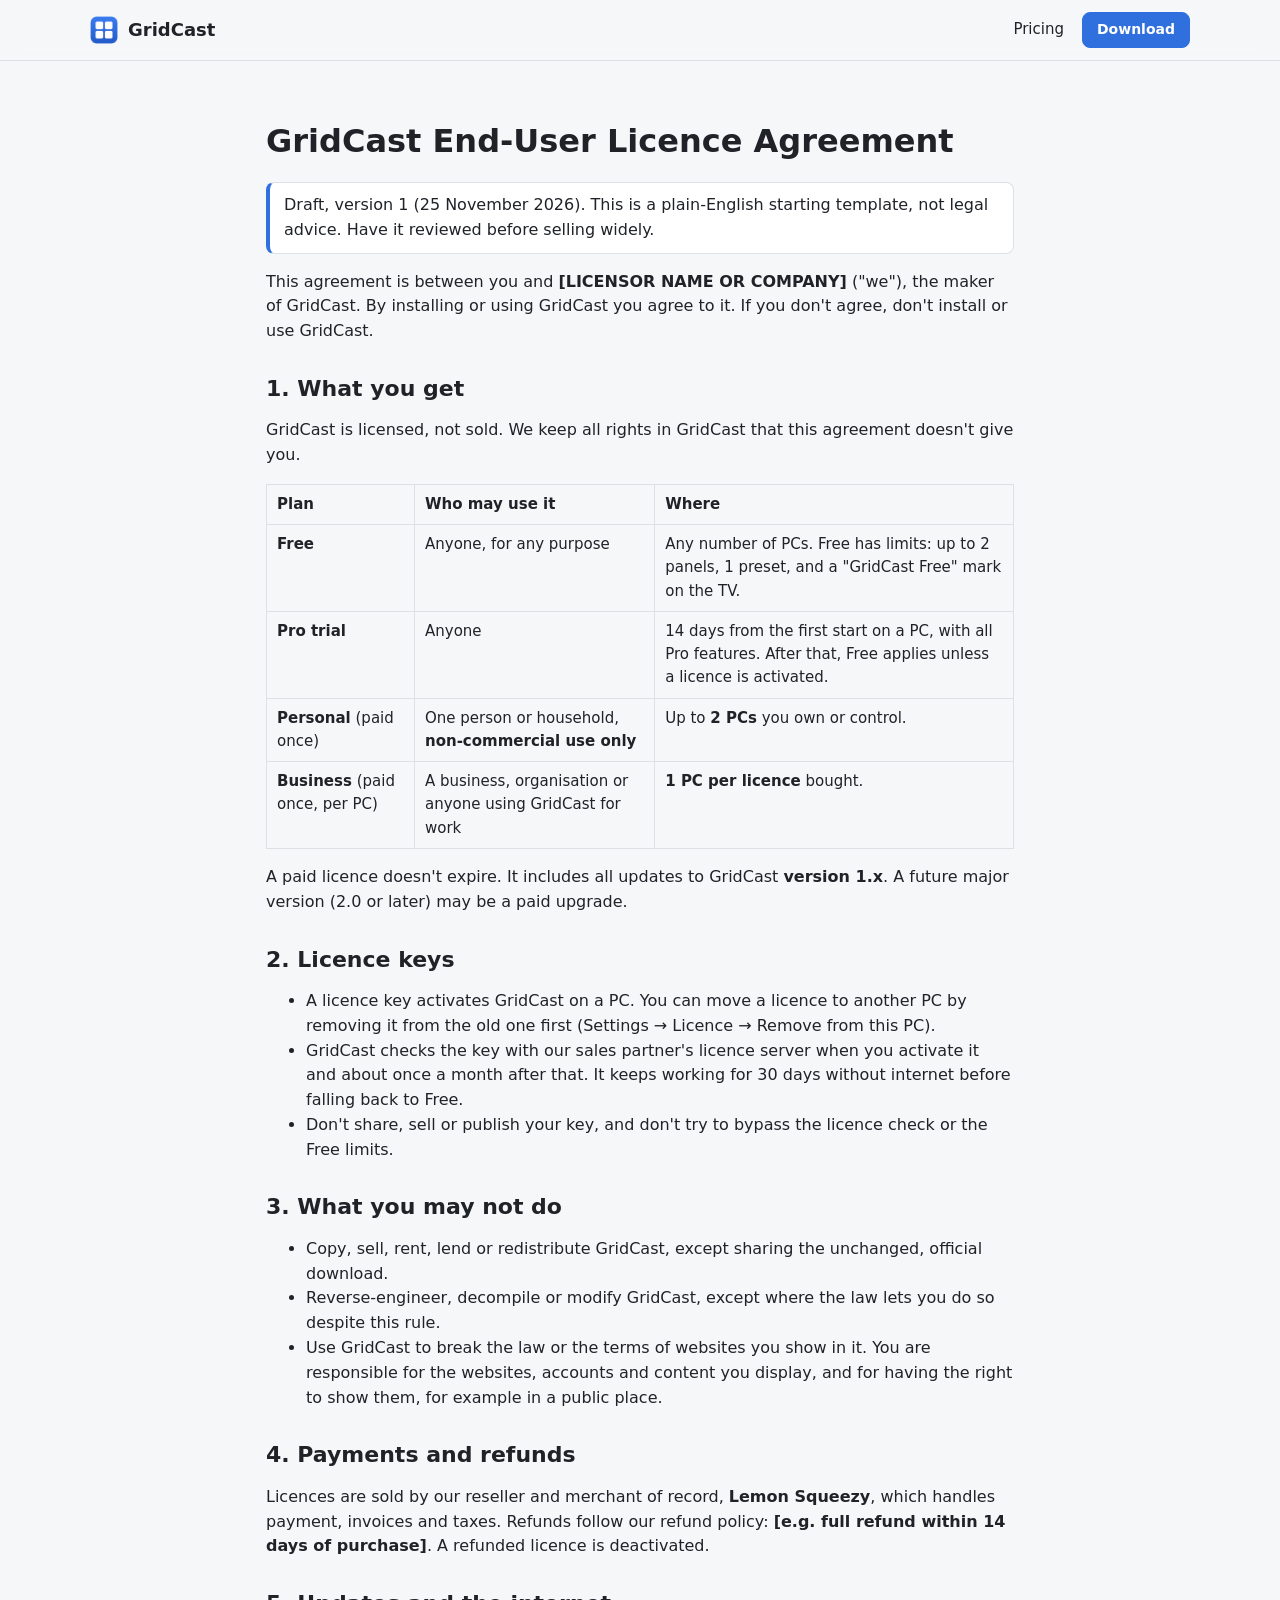
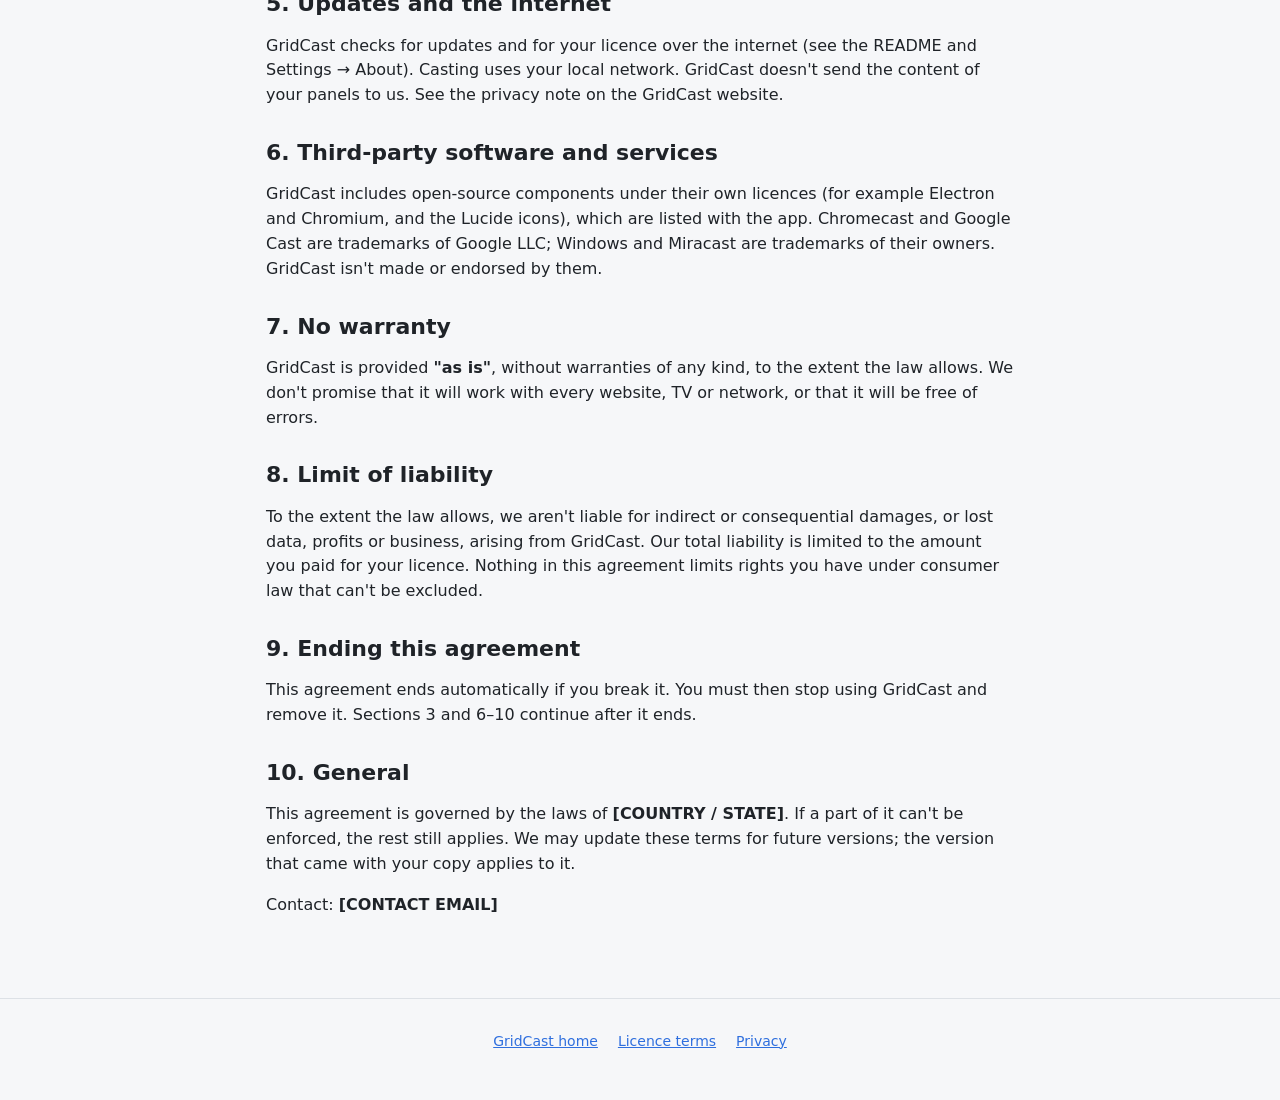
==== eula.html @ 94e27844 "GridCast website Co-Authored-By: Claude Opus 5.5 <noreply@anthropic.com>" ====
<!doctype html>
<html lang="en">
<head>
<meta charset="utf-8" />
<meta name="viewport" content="width=device-width, initial-scale=1" />
<title>GridCast licence terms (EULA)</title>
<link rel="icon" href="icon.png" />
<link rel="stylesheet" href="site.css" />
</head>
<body>
<header class="top"><a class="brand" href="./"><img src="icon.png" alt="" width="28" height="28" /> GridCast</a><nav><a href="./#pricing">Pricing</a><a class="button small" href="https://github.com/bkokash/gridcast-releases/releases/latest">Download</a></nav></header>
<main class="doc">
<h1>GridCast End-User Licence Agreement</h1>
<p class="note">Draft, version 1 (25 November 2026). This is a plain-English starting template, not legal advice. Have it reviewed before selling widely.</p>
<p>This agreement is between you and <b>[LICENSOR NAME OR COMPANY]</b> ("we"), the maker of GridCast. By installing or using GridCast you agree to it. If you don't agree, don't install or use GridCast.</p>
<h2>1. What you get</h2>
<p>GridCast is licensed, not sold. We keep all rights in GridCast that this agreement doesn't give you.</p>
<table><tr><th>Plan</th><th>Who may use it</th><th>Where</th></tr><tr><td><b>Free</b></td><td>Anyone, for any purpose</td><td>Any number of PCs. Free has limits: up to 2 panels, 1 preset, and a "GridCast Free" mark on the TV.</td></tr><tr><td><b>Pro trial</b></td><td>Anyone</td><td>14 days from the first start on a PC, with all Pro features. After that, Free applies unless a licence is activated.</td></tr><tr><td><b>Personal</b> (paid once)</td><td>One person or household, <b>non-commercial use only</b></td><td>Up to <b>2 PCs</b> you own or control.</td></tr><tr><td><b>Business</b> (paid once, per PC)</td><td>A business, organisation or anyone using GridCast for work</td><td><b>1 PC per licence</b> bought.</td></tr></table>
<p>A paid licence doesn't expire. It includes all updates to GridCast <b>version 1.x</b>. A future major version (2.0 or later) may be a paid upgrade.</p>
<h2>2. Licence keys</h2>
<ul><li>A licence key activates GridCast on a PC. You can move a licence to another PC by removing it from the old one first (Settings → Licence → Remove from this PC).</li><li>GridCast checks the key with our sales partner's licence server when you activate it and about once a month after that. It keeps working for 30 days without internet before falling back to Free.</li><li>Don't share, sell or publish your key, and don't try to bypass the licence check or the Free limits.</li></ul>
<h2>3. What you may not do</h2>
<ul><li>Copy, sell, rent, lend or redistribute GridCast, except sharing the unchanged, official download.</li><li>Reverse-engineer, decompile or modify GridCast, except where the law lets you do so despite this rule.</li><li>Use GridCast to break the law or the terms of websites you show in it. You are responsible for the websites, accounts and content you display, and for having the right to show them, for example in a public place.</li></ul>
<h2>4. Payments and refunds</h2>
<p>Licences are sold by our reseller and merchant of record, <b>Lemon Squeezy</b>, which handles payment, invoices and taxes. Refunds follow our refund policy: <b>[e.g. full refund within 14 days of purchase]</b>. A refunded licence is deactivated.</p>
<h2>5. Updates and the internet</h2>
<p>GridCast checks for updates and for your licence over the internet (see the README and Settings → About). Casting uses your local network. GridCast doesn't send the content of your panels to us. See the privacy note on the GridCast website.</p>
<h2>6. Third-party software and services</h2>
<p>GridCast includes open-source components under their own licences (for example Electron and Chromium, and the Lucide icons), which are listed with the app. Chromecast and Google Cast are trademarks of Google LLC; Windows and Miracast are trademarks of their owners. GridCast isn't made or endorsed by them.</p>
<h2>7. No warranty</h2>
<p>GridCast is provided <b>"as is"</b>, without warranties of any kind, to the extent the law allows. We don't promise that it will work with every website, TV or network, or that it will be free of errors.</p>
<h2>8. Limit of liability</h2>
<p>To the extent the law allows, we aren't liable for indirect or consequential damages, or lost data, profits or business, arising from GridCast. Our total liability is limited to the amount you paid for your licence. Nothing in this agreement limits rights you have under consumer law that can't be excluded.</p>
<h2>9. Ending this agreement</h2>
<p>This agreement ends automatically if you break it. You must then stop using GridCast and remove it. Sections 3 and 6–10 continue after it ends.</p>
<h2>10. General</h2>
<p>This agreement is governed by the laws of <b>[COUNTRY / STATE]</b>. If a part of it can't be enforced, the rest still applies. We may update these terms for future versions; the version that came with your copy applies to it.</p>
<p>Contact: <b>[CONTACT EMAIL]</b></p>
</main>
<footer class="foot"><a href="./">GridCast home</a><a href="eula.html">Licence terms</a><a href="privacy.html">Privacy</a></footer>
</body>
</html>
---- site.css ----
:root {
  --bg: #f6f7f9;
  --card: #ffffff;
  --text: #1f2328;
  --muted: #5f6670;
  --border: #dde1e6;
  --accent: #2f6fde;
  --accent-text: #ffffff;
  --mock: #1e1f22;
  color-scheme: light dark;
}
@media (prefers-color-scheme: dark) {
  :root {
    --bg: #17181b;
    --card: #222428;
    --text: #e8e9eb;
    --muted: #a0a5ad;
    --border: #34373d;
    --accent: #5b8def;
  }
}
* {
  box-sizing: border-box;
}
html {
  scroll-behavior: smooth;
}
body {
  margin: 0;
  background: var(--bg);
  color: var(--text);
  font: 16px/1.55 'Segoe UI', system-ui, -apple-system, sans-serif;
}
a {
  color: var(--accent);
}
h1,
h2,
h3 {
  line-height: 1.2;
}
.muted {
  color: var(--muted);
}
.small {
  font-size: 14px;
}
.center {
  text-align: center;
}

/* Header */
.top {
  position: sticky;
  top: 0;
  z-index: 2;
  display: flex;
  align-items: center;
  justify-content: space-between;
  gap: 16px;
  padding: 12px max(16px, calc((100vw - 1100px) / 2));
  background: color-mix(in srgb, var(--bg) 88%, transparent);
  backdrop-filter: blur(8px);
  border-bottom: 1px solid var(--border);
}
.brand {
  display: flex;
  align-items: center;
  gap: 10px;
  font-weight: 700;
  font-size: 18px;
  color: var(--text);
  text-decoration: none;
}
.brand img {
  border-radius: 6px;
}
nav {
  display: flex;
  align-items: center;
  gap: 18px;
}
nav a {
  color: var(--text);
  text-decoration: none;
  font-size: 15px;
}
nav a:not(.button):hover {
  color: var(--accent);
}

/* Buttons */
.button {
  display: inline-block;
  padding: 11px 20px;
  border-radius: 8px;
  background: var(--accent);
  color: var(--accent-text) !important;
  font-weight: 600;
  text-decoration: none;
  border: 1px solid var(--accent);
  text-align: center;
}
.button:hover {
  filter: brightness(1.08);
}
.button.small {
  padding: 6px 14px;
  font-size: 14px;
}
.button.ghost {
  background: transparent;
  color: var(--accent) !important;
}
.button.soon {
  background: var(--border);
  border-color: var(--border);
  color: var(--muted) !important;
  cursor: default;
  filter: none;
}

main {
  max-width: 1100px;
  margin: 0 auto;
  padding: 0 16px;
}
section {
  padding: 64px 0;
}
h2 {
  font-size: 30px;
  text-align: center;
  margin: 0 0 12px;
}

/* Hero */
.hero {
  display: grid;
  grid-template-columns: 1fr 1.1fr;
  gap: 48px;
  align-items: center;
}
.hero h1 {
  font-size: 44px;
  margin: 0 0 16px;
}
.lead {
  font-size: 18px;
  color: var(--muted);
}
.cta {
  display: flex;
  flex-wrap: wrap;
  gap: 12px;
  margin: 24px 0 12px;
}

/* App mock-up (drawn, not a screenshot) */
.mock {
  border-radius: 12px;
  overflow: hidden;
  background: var(--mock);
  box-shadow: 0 20px 60px rgba(0, 0, 0, 0.25);
  border: 1px solid #000;
}
.mock-bar {
  display: flex;
  gap: 6px;
  padding: 10px 12px;
  background: #2b2d31;
}
.mock-bar span {
  width: 54px;
  height: 10px;
  border-radius: 5px;
  background: #4a4d55;
}
.mock-bar span:last-child {
  margin-left: auto;
  background: #5b8def;
}
.mock-grid {
  display: grid;
  grid-template-columns: 2fr 1fr;
  grid-template-rows: 1fr 1fr;
  gap: 6px;
  padding: 6px;
  aspect-ratio: 16 / 9;
}
.cell {
  border-radius: 6px;
  background: #2b2d31;
  padding: 12px;
  display: flex;
  flex-direction: column;
  gap: 8px;
}
.cell.big {
  grid-row: span 2;
  background: linear-gradient(160deg, #2c3e66, #2b2d31 70%);
}
.cell b {
  color: #e6e6e6;
  font-size: 14px;
}
.cell i {
  display: block;
  height: 8px;
  border-radius: 4px;
  background: #4a4d55;
}
.cell i.short {
  width: 60%;
}
.cell.big i {
  height: 28px;
  background: #3d5a93;
}
.mock-clock {
  display: flex;
  justify-content: space-between;
  padding: 7px 12px;
  background: #16171a;
  color: #e6e6e6;
  font-size: 12px;
}

/* Features */
.grid3 {
  display: grid;
  grid-template-columns: repeat(3, 1fr);
  gap: 16px;
  margin-top: 32px;
}
.grid3 article,
.plan,
.faq details {
  background: var(--card);
  border: 1px solid var(--border);
  border-radius: 12px;
  padding: 20px;
}
.grid3 h3 {
  margin: 0 0 6px;
  font-size: 18px;
}
.grid3 p {
  margin: 0;
  color: var(--muted);
}

/* Pricing */
.plans {
  display: grid;
  grid-template-columns: repeat(3, 1fr);
  gap: 16px;
  margin: 32px 0 16px;
  align-items: stretch;
}
.plan {
  display: flex;
  flex-direction: column;
}
.plan.featured {
  border: 2px solid var(--accent);
}
.plan h3 {
  margin: 0;
}
.price {
  font-size: 34px;
  font-weight: 700;
  margin: 8px 0;
}
.price span {
  font-size: 14px;
  font-weight: 400;
  color: var(--muted);
}
.plan ul {
  padding-left: 20px;
  margin: 0 0 20px;
  flex: 1;
}
.plan li {
  margin: 4px 0;
}

/* FAQ */
.faq {
  max-width: 780px;
  margin: 0 auto;
}
.faq details {
  margin-top: 10px;
  padding: 14px 20px;
}
.faq summary {
  cursor: pointer;
  font-weight: 600;
}
.faq details p {
  color: var(--muted);
  margin: 10px 0 0;
}

/* Footer */
.foot {
  display: flex;
  flex-wrap: wrap;
  gap: 20px;
  justify-content: center;
  padding: 32px 16px 48px;
  border-top: 1px solid var(--border);
  color: var(--muted);
  font-size: 14px;
}

/* Text pages (EULA, privacy) */
.doc {
  max-width: 780px;
  margin: 0 auto;
  padding: 40px 16px 64px;
}
.doc h1 {
  font-size: 32px;
}
.doc h2 {
  text-align: left;
  font-size: 22px;
  margin-top: 32px;
}
.doc table {
  border-collapse: collapse;
  width: 100%;
  font-size: 15px;
}
.doc th,
.doc td {
  border: 1px solid var(--border);
  padding: 8px 10px;
  text-align: left;
  vertical-align: top;
}
.doc .note {
  background: var(--card);
  border: 1px solid var(--border);
  border-left: 4px solid var(--accent);
  border-radius: 8px;
  padding: 10px 14px;
}

/* Phones */
@media (max-width: 820px) {
  .hero,
  .grid3,
  .plans {
    grid-template-columns: 1fr;
  }
  .hero h1 {
    font-size: 34px;
  }
  nav a:not(.button) {
    display: none;
  }
  section {
    padding: 44px 0;
  }
}
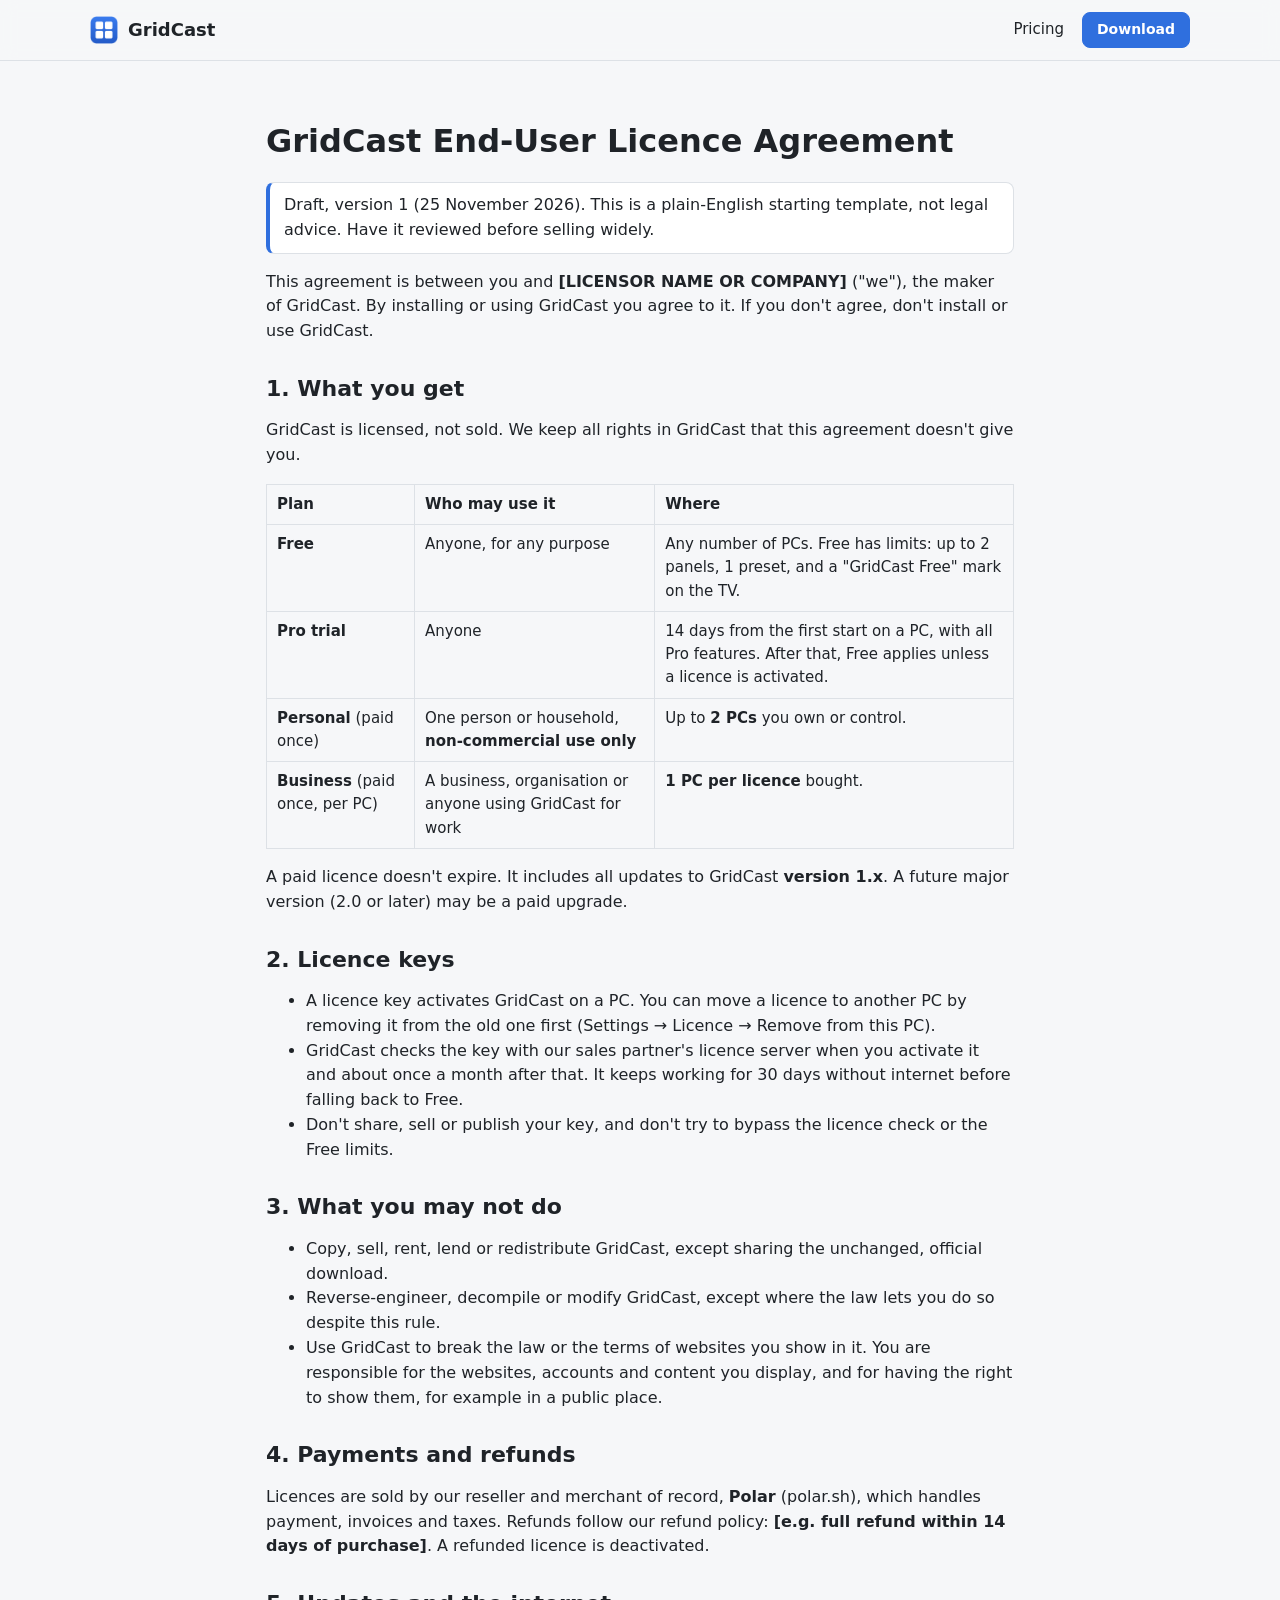
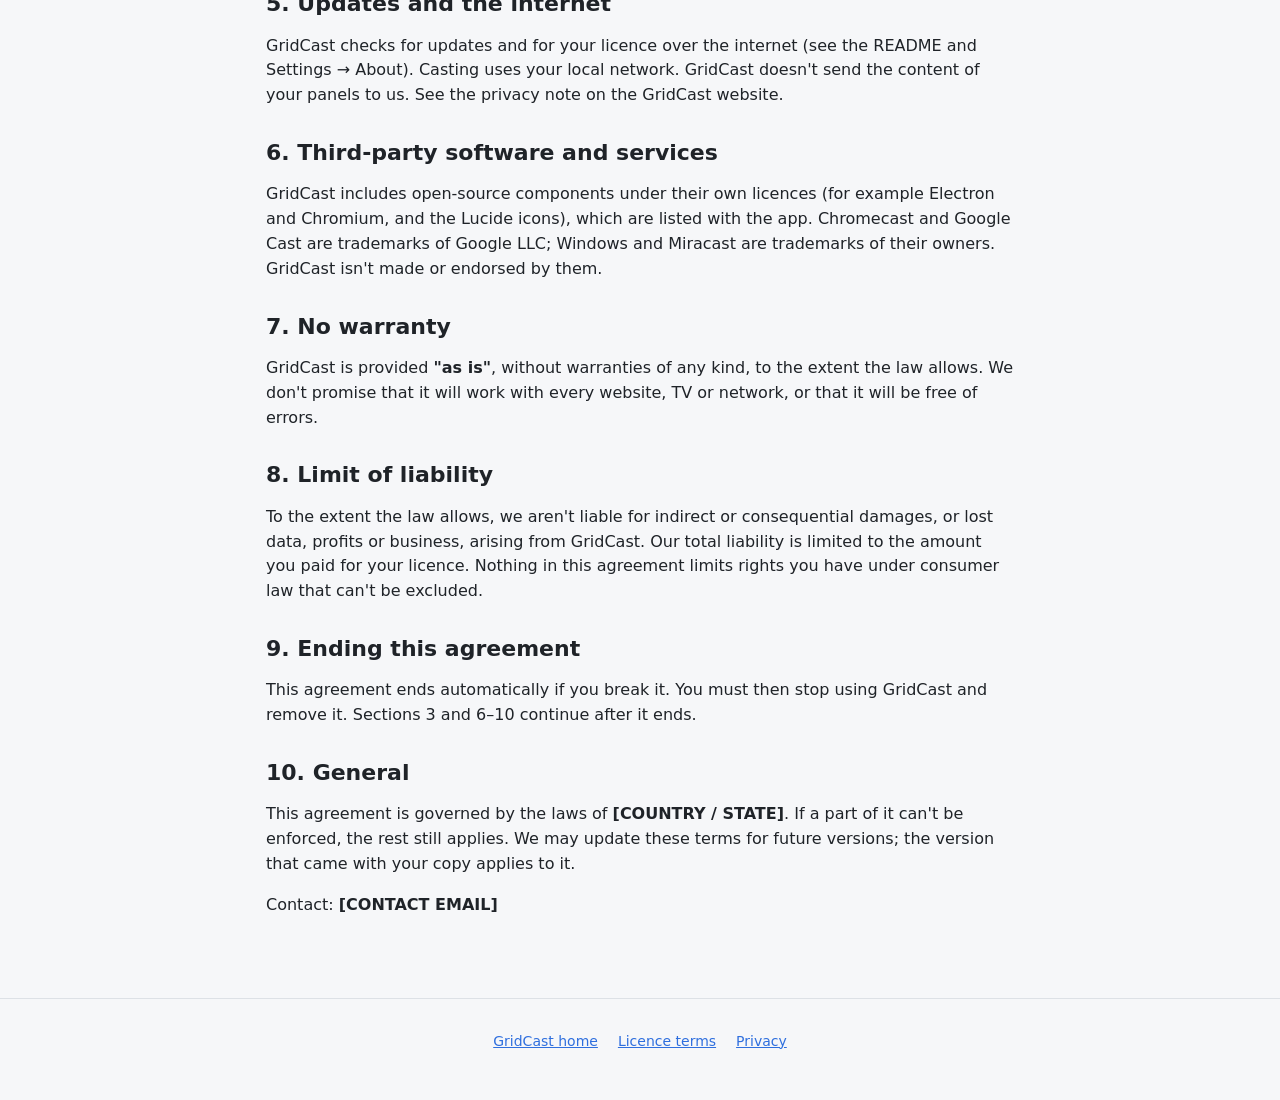
==== commit 6260a791: "Payments by Polar Co-Authored-By: Claude Opus 5.5 <noreply@anthropic.com>" ====
--- a/eula.html
+++ b/eula.html
@@ -22,7 +22,7 @@
 <h2>3. What you may not do</h2>
 <ul><li>Copy, sell, rent, lend or redistribute GridCast, except sharing the unchanged, official download.</li><li>Reverse-engineer, decompile or modify GridCast, except where the law lets you do so despite this rule.</li><li>Use GridCast to break the law or the terms of websites you show in it. You are responsible for the websites, accounts and content you display, and for having the right to show them, for example in a public place.</li></ul>
 <h2>4. Payments and refunds</h2>
-<p>Licences are sold by our reseller and merchant of record, <b>Lemon Squeezy</b>, which handles payment, invoices and taxes. Refunds follow our refund policy: <b>[e.g. full refund within 14 days of purchase]</b>. A refunded licence is deactivated.</p>
+<p>Licences are sold by our reseller and merchant of record, <b>Polar</b> (polar.sh), which handles payment, invoices and taxes. Refunds follow our refund policy: <b>[e.g. full refund within 14 days of purchase]</b>. A refunded licence is deactivated.</p>
 <h2>5. Updates and the internet</h2>
 <p>GridCast checks for updates and for your licence over the internet (see the README and Settings → About). Casting uses your local network. GridCast doesn't send the content of your panels to us. See the privacy note on the GridCast website.</p>
 <h2>6. Third-party software and services</h2>
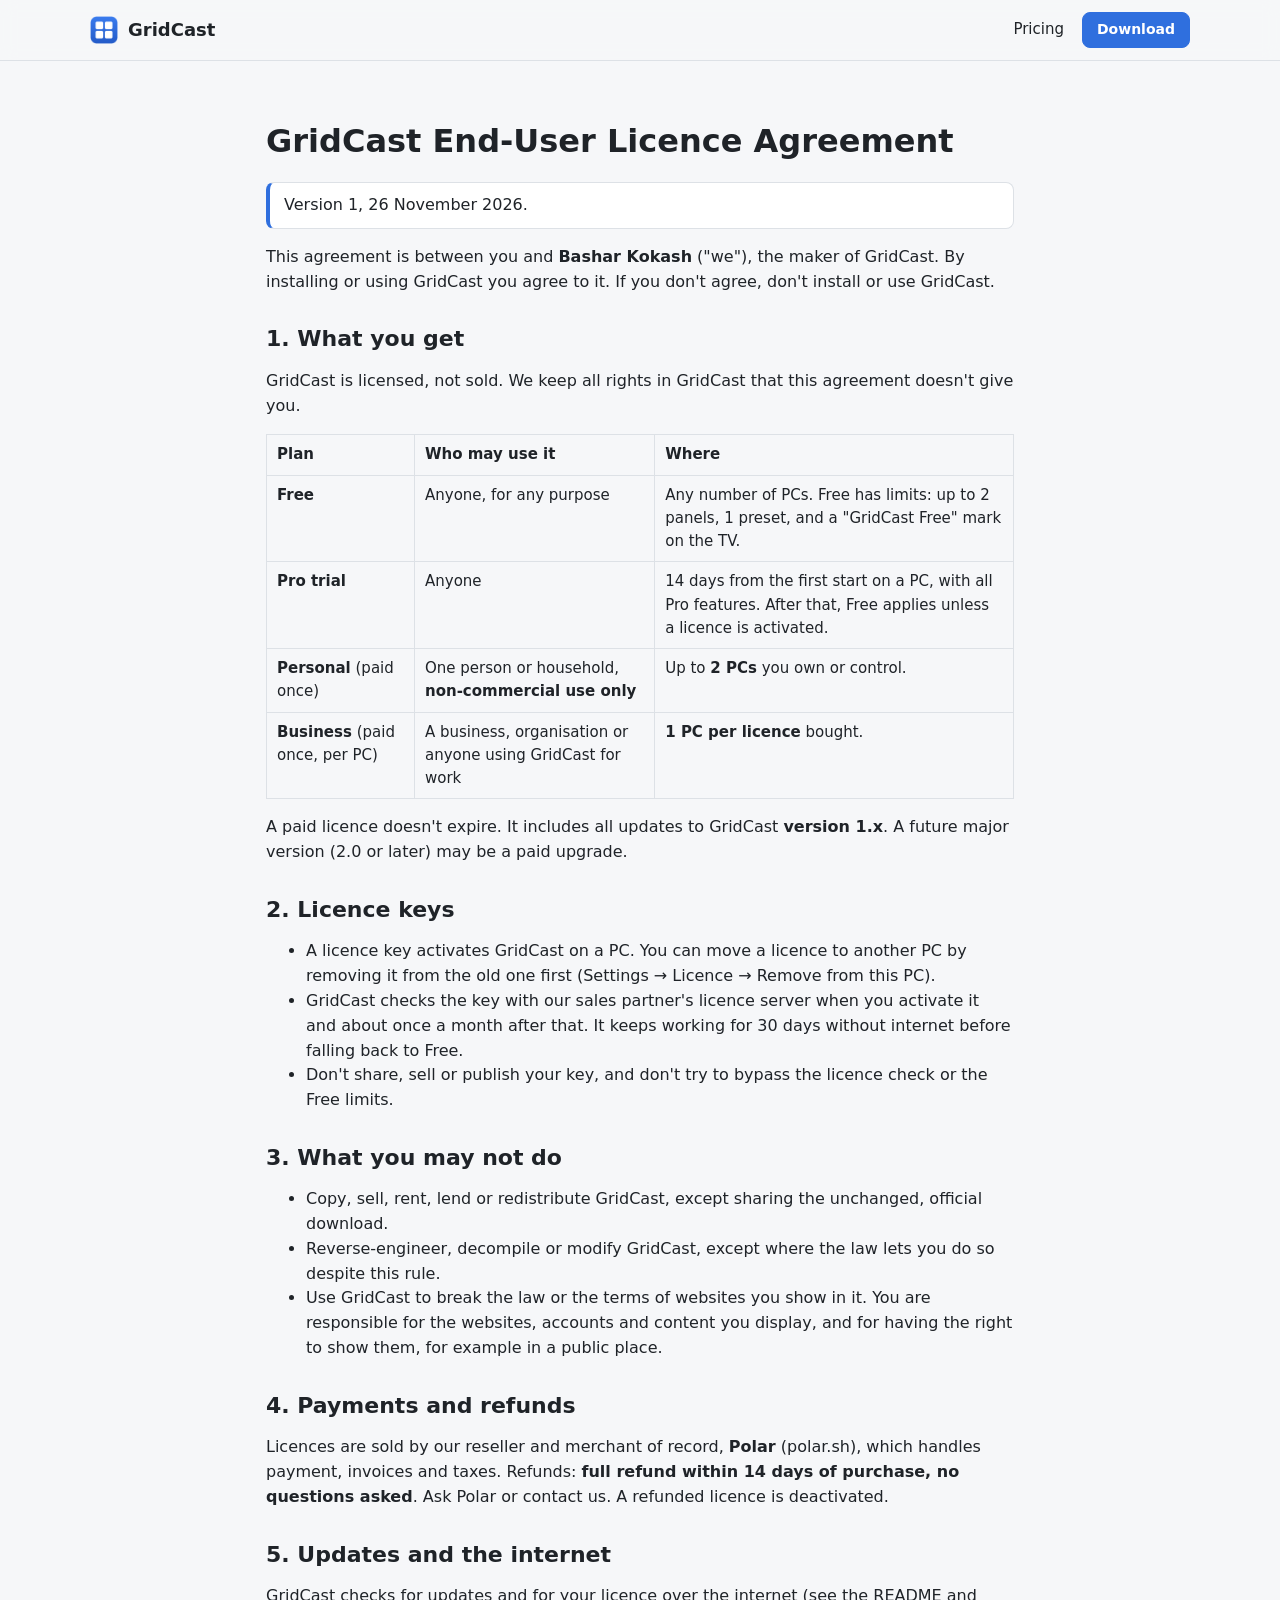
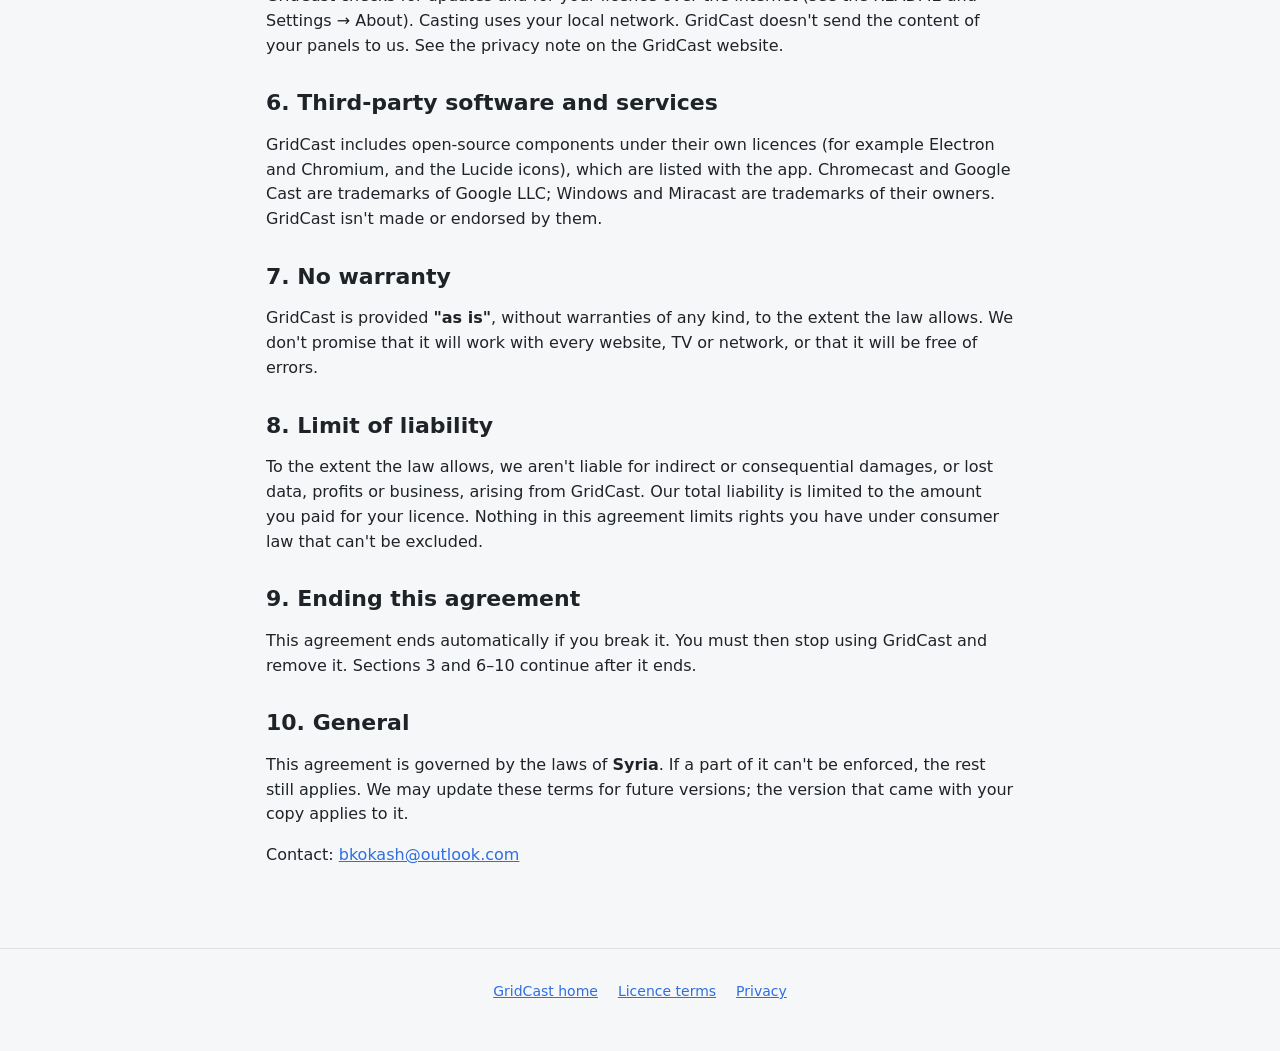
==== commit ac577fdd: "Licence terms and privacy: licensor, refunds, governing law, contact Co-Authored-By: Claude Opus 5.5" ====
--- a/eula.html
+++ b/eula.html
@@ -11,8 +11,8 @@
 <header class="top"><a class="brand" href="./"><img src="icon.png" alt="" width="28" height="28" /> GridCast</a><nav><a href="./#pricing">Pricing</a><a class="button small" href="https://github.com/bkokash/gridcast-releases/releases/latest">Download</a></nav></header>
 <main class="doc">
 <h1>GridCast End-User Licence Agreement</h1>
-<p class="note">Draft, version 1 (25 November 2026). This is a plain-English starting template, not legal advice. Have it reviewed before selling widely.</p>
-<p>This agreement is between you and <b>[LICENSOR NAME OR COMPANY]</b> ("we"), the maker of GridCast. By installing or using GridCast you agree to it. If you don't agree, don't install or use GridCast.</p>
+<p class="note">Version 1, 26 November 2026.</p>
+<p>This agreement is between you and <b>Bashar Kokash</b> ("we"), the maker of GridCast. By installing or using GridCast you agree to it. If you don't agree, don't install or use GridCast.</p>
 <h2>1. What you get</h2>
 <p>GridCast is licensed, not sold. We keep all rights in GridCast that this agreement doesn't give you.</p>
 <table><tr><th>Plan</th><th>Who may use it</th><th>Where</th></tr><tr><td><b>Free</b></td><td>Anyone, for any purpose</td><td>Any number of PCs. Free has limits: up to 2 panels, 1 preset, and a "GridCast Free" mark on the TV.</td></tr><tr><td><b>Pro trial</b></td><td>Anyone</td><td>14 days from the first start on a PC, with all Pro features. After that, Free applies unless a licence is activated.</td></tr><tr><td><b>Personal</b> (paid once)</td><td>One person or household, <b>non-commercial use only</b></td><td>Up to <b>2 PCs</b> you own or control.</td></tr><tr><td><b>Business</b> (paid once, per PC)</td><td>A business, organisation or anyone using GridCast for work</td><td><b>1 PC per licence</b> bought.</td></tr></table>
@@ -22,7 +22,7 @@
 <h2>3. What you may not do</h2>
 <ul><li>Copy, sell, rent, lend or redistribute GridCast, except sharing the unchanged, official download.</li><li>Reverse-engineer, decompile or modify GridCast, except where the law lets you do so despite this rule.</li><li>Use GridCast to break the law or the terms of websites you show in it. You are responsible for the websites, accounts and content you display, and for having the right to show them, for example in a public place.</li></ul>
 <h2>4. Payments and refunds</h2>
-<p>Licences are sold by our reseller and merchant of record, <b>Polar</b> (polar.sh), which handles payment, invoices and taxes. Refunds follow our refund policy: <b>[e.g. full refund within 14 days of purchase]</b>. A refunded licence is deactivated.</p>
+<p>Licences are sold by our reseller and merchant of record, <b>Polar</b> (polar.sh), which handles payment, invoices and taxes. Refunds: <b>full refund within 14 days of purchase, no questions asked</b>. Ask Polar or contact us. A refunded licence is deactivated.</p>
 <h2>5. Updates and the internet</h2>
 <p>GridCast checks for updates and for your licence over the internet (see the README and Settings → About). Casting uses your local network. GridCast doesn't send the content of your panels to us. See the privacy note on the GridCast website.</p>
 <h2>6. Third-party software and services</h2>
@@ -34,8 +34,8 @@
 <h2>9. Ending this agreement</h2>
 <p>This agreement ends automatically if you break it. You must then stop using GridCast and remove it. Sections 3 and 6–10 continue after it ends.</p>
 <h2>10. General</h2>
-<p>This agreement is governed by the laws of <b>[COUNTRY / STATE]</b>. If a part of it can't be enforced, the rest still applies. We may update these terms for future versions; the version that came with your copy applies to it.</p>
-<p>Contact: <b>[CONTACT EMAIL]</b></p>
+<p>This agreement is governed by the laws of <b>Syria</b>. If a part of it can't be enforced, the rest still applies. We may update these terms for future versions; the version that came with your copy applies to it.</p>
+<p>Contact: <a href="mailto:bkokash@outlook.com">bkokash@outlook.com</a></p>
 </main>
 <footer class="foot"><a href="./">GridCast home</a><a href="eula.html">Licence terms</a><a href="privacy.html">Privacy</a></footer>
 </body>
